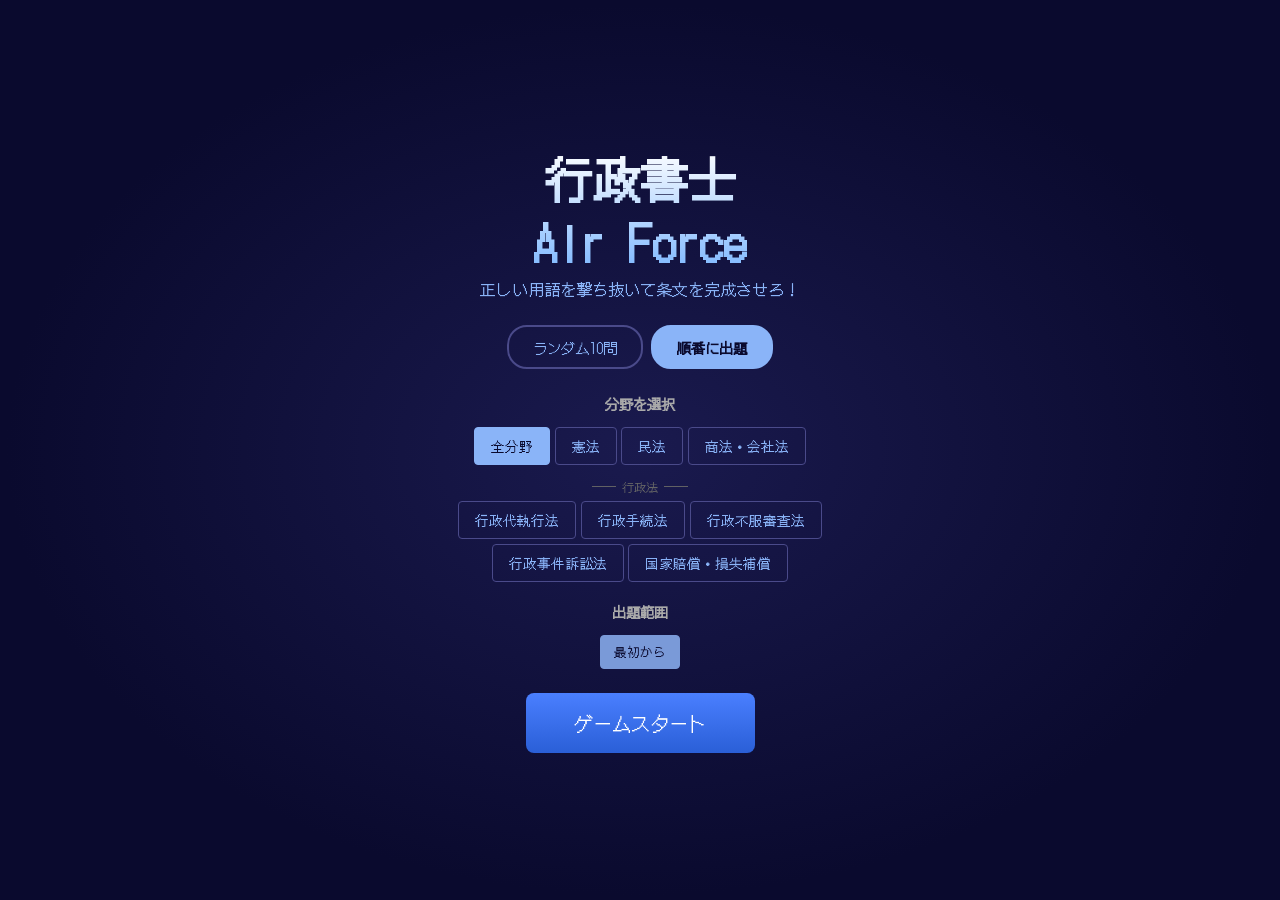
==== index.html @ 7e49fa38 "キャッシュバスター v=31→v=32 に更新（マージ修正の反映用） Co-Authored-By: Claude Opus 4.6 <noreply@anthropic.com>" ====
<!DOCTYPE html>
<html lang="ja">
<head>
    <meta charset="UTF-8">
    <meta name="viewport" content="width=device-width, initial-scale=1.0, user-scalable=no">
    <meta http-equiv="Cache-Control" content="no-cache, no-store, must-revalidate">
    <meta http-equiv="Pragma" content="no-cache">
    <meta http-equiv="Expires" content="0">
    <title>行政書士 Air Force</title>
    <link rel="preconnect" href="https://fonts.googleapis.com">
    <link rel="preconnect" href="https://fonts.gstatic.com" crossorigin>
    <link href="https://fonts.googleapis.com/css2?family=DotGothic16&display=swap" rel="stylesheet">
    <link rel="stylesheet" href="style.css?v=32">
</head>
<body>
    <div id="game-container">
        <div id="title-screen">
            <h1>行政書士<br>Air Force</h1>
            <p class="subtitle">正しい用語を撃ち抜いて条文を完成させろ！</p>


            <div id="mode-select">
                <button class="mode-btn" data-mode="random">ランダム10問</button>
                <button class="mode-btn selected" data-mode="sequential">順番に出題</button>
            </div>

            <div id="difficulty-select" class="hidden">
                <h3>難易度</h3>
                <div id="difficulty-buttons">
                    <button class="diff-btn selected" data-diff="普通">普通</button>
                    <button class="diff-btn" data-diff="難">難</button>
                    <button class="diff-btn" data-diff="激ムズ">激ムズ</button>
                </div>
            </div>

            <div id="category-select">
                <h3>分野を選択</h3>
                <div id="category-buttons"></div>
            </div>

            <div id="section-select">
                <h3>出題範囲</h3>
                <div id="section-buttons"></div>
            </div>

            <button id="start-btn">ゲームスタート</button>
        </div>

        <div id="game-screen" class="hidden">
            <canvas id="game-canvas"></canvas>
            <div id="question-area">
                <div id="question-text"></div>
            </div>
            <div id="hud">
                <div id="score-display">SCORE: <span id="score">0</span></div>
                <div id="timer-display"><span id="timer">0:00</span></div>
                <div id="life-display">HP: <span id="lives"></span></div>
                <div id="question-num">Q.<span id="q-current">1</span>/<span id="q-total">10</span></div>
                <button id="home-btn">✕</button>
            </div>
        </div>

        <div id="result-screen" class="hidden">
            <div id="result-top">
                <h2 id="result-title"></h2>
                <div id="result-top-content">
                    <div id="result-score"></div>
                    <div id="result-ranking" class="hidden"></div>
                </div>
                <div id="result-buttons">
                    <button id="retry-btn">もう一度プレイ</button>
                    <button id="back-btn">タイトルに戻る</button>
                </div>
            </div>
            <div id="result-bottom">
                <div id="result-detail"></div>
            </div>
        </div>
    </div>

    <script>
    // SW完全削除: 登録済みのSWを解除してキャッシュも全削除
    if ('serviceWorker' in navigator) {
        navigator.serviceWorker.getRegistrations().then(regs => {
            regs.forEach(r => r.unregister());
        });
        if ('caches' in window) {
            caches.keys().then(keys => keys.forEach(k => caches.delete(k)));
        }
    }
    </script>
    <script src="questions.js?v=32"></script>
    <script src="custom_loader.js?v=32"></script>
    <script src="game.js?v=32"></script>
</body>
</html>
---- style.css ----
* {
    margin: 0;
    padding: 0;
    box-sizing: border-box;
}

body {
    background: #0a0a2e;
    color: #fff;
    font-family: 'DotGothic16', 'Hiragino Kaku Gothic ProN', 'Noto Sans JP', sans-serif;
    overflow: hidden;
    height: 100vh;
    width: 100vw;
    touch-action: none;
    user-select: none;
}

#game-container {
    width: 100%;
    height: 100vh;
    position: relative;
    overflow: hidden;
}

/* Title Screen */
#title-screen {
    display: flex;
    flex-direction: column;
    align-items: center;
    justify-content: center;
    height: 100vh;
    background: radial-gradient(ellipse at center, #1a1a4e 0%, #0a0a2e 70%);
    overflow-y: auto;
    padding: 1rem 0;
}

#title-screen h1 {
    font-size: 3rem;
    text-align: center;
    background: linear-gradient(180deg, #fff 0%, #7eb8ff 100%);
    -webkit-background-clip: text;
    -webkit-text-fill-color: transparent;
    margin-bottom: 0.3rem;
    line-height: 1.3;
}

.subtitle {
    font-size: 1rem;
    color: #8ab4f8;
    margin-bottom: 1.5rem;
}

/* Mode Select */
#mode-select {
    display: flex;
    gap: 0.5rem;
    margin-bottom: 1.5rem;
}

.mode-btn {
    background: transparent;
    border: 2px solid #4a4a8a;
    color: #8ab4f8;
    padding: 0.6rem 1.5rem;
    border-radius: 20px;
    cursor: pointer;
    font-size: 0.9rem;
    transition: all 0.2s;
    font-family: inherit;
}

.mode-btn:hover {
    border-color: #8ab4f8;
    background: rgba(138, 180, 248, 0.1);
}

.mode-btn.selected {
    background: #8ab4f8;
    color: #0a0a2e;
    border-color: #8ab4f8;
    font-weight: bold;
}

/* Difficulty Select */
#difficulty-select {
    margin-bottom: 1.2rem;
    text-align: center;
}

#difficulty-select h3 {
    margin-bottom: 0.8rem;
    color: #aaa;
    font-size: 0.9rem;
}

#difficulty-buttons {
    display: flex;
    justify-content: center;
    gap: 0.4rem;
}

.diff-btn {
    background: transparent;
    border: 2px solid #4a4a8a;
    color: #8ab4f8;
    padding: 0.5rem 1.2rem;
    border-radius: 20px;
    cursor: pointer;
    font-size: 0.85rem;
    transition: all 0.2s;
    font-family: inherit;
}

.diff-btn:hover {
    border-color: #8ab4f8;
    background: rgba(138, 180, 248, 0.1);
}

.diff-btn.selected {
    font-weight: bold;
}

.diff-btn[data-diff="普通"].selected {
    background: #8ab4f8;
    color: #0a0a2e;
    border-color: #8ab4f8;
}

.diff-btn[data-diff="難"].selected {
    background: #ffa500;
    color: #0a0a2e;
    border-color: #ffa500;
}

.diff-btn[data-diff="激ムズ"].selected {
    background: #ff4444;
    color: #fff;
    border-color: #ff4444;
}

.diff-btn:disabled {
    opacity: 0.3;
    cursor: default;
}

/* Category Select */
#category-select {
    margin-bottom: 1.2rem;
    text-align: center;
}

#category-select h3, #section-select h3 {
    margin-bottom: 0.8rem;
    color: #aaa;
    font-size: 0.9rem;
}

#category-buttons {
    display: flex;
    flex-wrap: wrap;
    justify-content: center;
    gap: 0.3rem;
    max-width: 500px;
}

.category-btn {
    background: transparent;
    border: 1px solid #4a4a8a;
    color: #8ab4f8;
    padding: 0.5rem 1rem;
    border-radius: 4px;
    cursor: pointer;
    font-size: 0.85rem;
    transition: all 0.2s;
    font-family: inherit;
}

.category-btn:hover {
    border-color: #8ab4f8;
    background: rgba(138, 180, 248, 0.1);
}

.category-btn.selected {
    background: #8ab4f8;
    color: #0a0a2e;
    border-color: #8ab4f8;
}

.category-group-label {
    width: 100%;
    font-size: 0.75rem;
    color: #666;
    margin-top: 0.5rem;
    margin-bottom: 0.1rem;
    text-align: center;
}

.category-group-label.custom-group {
    color: #e9967a;
}

.category-btn.custom-category {
    border-color: #6a4a3a;
    color: #e9967a;
}

.category-btn.custom-category:hover {
    border-color: #e9967a;
    background: rgba(233, 150, 122, 0.1);
}

.category-btn.custom-category.selected {
    background: #e9967a;
    color: #0a0a2e;
    border-color: #e9967a;
}

/* Section Select */
#section-select {
    margin-bottom: 1.5rem;
    text-align: center;
}

#section-buttons {
    display: flex;
    flex-wrap: wrap;
    justify-content: center;
    gap: 0.3rem;
    max-width: 500px;
}

.section-btn {
    background: transparent;
    border: 1px solid #3a3a6a;
    color: #7a9ad8;
    padding: 0.4rem 0.8rem;
    border-radius: 4px;
    cursor: pointer;
    font-size: 0.8rem;
    transition: all 0.2s;
    font-family: inherit;
}

.section-btn:hover {
    border-color: #7a9ad8;
    background: rgba(122, 154, 216, 0.1);
}

.section-btn.selected {
    background: #7a9ad8;
    color: #0a0a2e;
    border-color: #7a9ad8;
}

.section-btn.set-cleared {
    border-color: #2a5a2a;
    color: #4caf50;
}

.set-section-hint {
    display: block;
    font-size: 0.65rem;
    opacity: 0.6;
    margin-top: 0.1rem;
}

.set-clear-count {
    display: inline-block;
    background: #4caf50;
    color: #fff;
    font-size: 0.65rem;
    font-weight: bold;
    min-width: 1.2em;
    height: 1.2em;
    line-height: 1.2em;
    border-radius: 50%;
    text-align: center;
    margin-left: 0.3rem;
    vertical-align: middle;
}

.set-best-score {
    display: block;
    font-size: 0.6rem;
    color: #ffd700;
    margin-top: 0.1rem;
}

/* Buttons */
#start-btn, #retry-btn, #back-btn {
    padding: 1rem 3rem;
    font-size: 1.2rem;
    background: linear-gradient(180deg, #4a7fff 0%, #2a5fd7 100%);
    color: #fff;
    border: none;
    border-radius: 8px;
    cursor: pointer;
    transition: transform 0.2s, box-shadow 0.2s;
    font-family: inherit;
}

#start-btn:hover, #retry-btn:hover, #back-btn:hover {
    transform: scale(1.05);
    box-shadow: 0 0 20px rgba(74, 127, 255, 0.5);
}

#retry-btn, #back-btn {
    font-size: 0.8rem;
    padding: 0.5rem 1.2rem;
    margin: 0;
}

#back-btn {
    background: linear-gradient(180deg, #666 0%, #444 100%);
}

/* Game Screen */
#game-screen {
    height: 100vh;
    width: 100%;
    position: relative;
    background: #070720;
    cursor: crosshair;
}

#game-canvas {
    position: absolute;
    top: 0;
    left: 0;
    width: 100%;
    height: 100%;
}

/* HUD - 画面下部に配置 */
#hud {
    position: absolute;
    bottom: 0;
    left: 0;
    right: 0;
    display: flex;
    justify-content: space-between;
    align-items: center;
    padding: 8px 12px;
    background: rgba(0, 0, 0, 0.7);
    font-size: 0.85rem;
    z-index: 10;
    pointer-events: none;
}

#score-display { color: #ffd700; }
#timer-display { color: #aaa; font-size: 0.8rem; }
#life-display { color: #ff6b6b; }
#question-num { color: #8ab4f8; }

#home-btn {
    background: rgba(255, 255, 255, 0.15);
    border: none;
    color: #aaa;
    font-size: 1rem;
    width: 28px;
    height: 28px;
    border-radius: 50%;
    cursor: pointer;
    pointer-events: auto;
    line-height: 28px;
    text-align: center;
    padding: 0;
}

/* 問題エリア - 上部に隙間を空けて単語の出現を見えるようにする */
#question-area {
    position: absolute;
    top: 36px;
    left: 0;
    right: 0;
    padding: 10px 8px;
    background: rgba(10, 10, 40, 0.85);
    border-bottom: 1px solid #2a2a6a;
    z-index: 10;
    pointer-events: none;
    overflow-x: auto;
}

#question-text {
    font-size: 1rem;
    line-height: 1.7;
    text-align: center;
    font-family: 'Hiragino Kaku Gothic ProN', 'Noto Sans JP', sans-serif;
}

.blank {
    display: inline-block;
    min-width: 60px;
    border-bottom: 2px solid #555;
    color: #555;
    text-align: center;
    padding: 0 6px;
    margin: 0 3px;
    font-weight: bold;
    transition: all 0.3s;
}

.blank.active {
    border-bottom-color: #ffd700;
    color: #ffd700;
    animation: activePulse 1.5s ease-in-out infinite;
}

.blank.filled {
    border-bottom-color: #4caf50;
    color: #4caf50;
    animation: fillPulse 0.5s ease;
}

@keyframes activePulse {
    0%, 100% { opacity: 1; }
    50% { opacity: 0.5; }
}

@keyframes fillPulse {
    0% { transform: scale(1); }
    50% { transform: scale(1.15); }
    100% { transform: scale(1); }
}

/* Question Table Format */
.q-table-wrap {
    width: 100%;
    overflow-x: auto;
    -webkit-overflow-scrolling: touch;
    pointer-events: auto;
}

.q-table {
    border-collapse: collapse;
    margin: 0.3rem 0;
    font-size: 0.75rem;
    width: max-content;
    min-width: 100%;
}

.q-table th, .q-table td {
    border: 1px solid #4a4a8a;
    padding: 0.25rem 0.5rem;
    text-align: center;
    white-space: nowrap;
    font-size: 0.7rem;
}

.q-table th {
    background: rgba(74, 127, 255, 0.2);
    color: #8ab4f8;
    font-weight: bold;
    font-size: 0.75rem;
}

.q-table td {
    background: rgba(10, 10, 40, 0.5);
}

.table-blank {
    min-width: 0;
    padding: 0 2px;
    font-size: 0.6rem;
}

.table-filled {
    font-size: 0.6rem;
}

.result-item .q-table {
    font-size: 0.75rem;
    margin: 0.3rem 0;
}

.result-item .q-table th, .result-item .q-table td {
    padding: 0.2rem 0.4rem;
}

.q-table-title {
    font-size: 0.85rem;
    color: #ccc;
    margin-bottom: 0.3rem;
    text-align: center;
}

/* Result Screen */
#result-screen {
    display: flex;
    flex-direction: column;
    height: 100vh;
    background: radial-gradient(ellipse at center, #1a1a4e 0%, #0a0a2e 70%);
    overflow: hidden;
}

#result-top {
    flex: 0 0 auto;
    padding: 0.6rem 0.6rem 0.5rem;
    text-align: center;
    border-bottom: 1px solid #2a2a6a;
    background: rgba(10, 10, 40, 0.8);
}

#result-title {
    font-size: 1.4rem;
    margin-bottom: 0.3rem;
}

#result-top-content {
    display: flex;
    justify-content: center;
    align-items: flex-start;
    gap: 0.6rem;
    margin-bottom: 0.3rem;
}

#result-score {
    font-size: 0.75rem;
    color: #ffd700;
    line-height: 1.5;
    text-align: left;
    flex: 0 1 auto;
}

#result-buttons {
    display: flex;
    justify-content: center;
    gap: 0.5rem;
    margin-top: 0.3rem;
}

#result-bottom {
    flex: 1 1 0;
    min-height: 0;
    overflow-y: auto;
    -webkit-overflow-scrolling: touch;
    padding: 0.5rem;
}

/* Bonus List */
.bonus-list {
    margin-top: 0.3rem;
    padding: 0.3rem;
    border: 1px solid #4a4a2a;
    border-radius: 4px;
    background: rgba(255, 215, 0, 0.05);
}

.bonus-item {
    font-size: 0.7rem;
    color: #ffd700;
    padding: 0.1rem 0;
}

.bonus-value {
    font-weight: bold;
    color: #4caf50;
}

/* Ranking */
#result-ranking {
    flex: 0 1 auto;
    min-width: 0;
}

.ranking-title {
    text-align: center;
    color: #ffd700;
    font-size: 0.8rem;
    margin-bottom: 0.3rem;
}

.ranking-table {
    border: 1px solid #3a3a6a;
    border-radius: 6px;
    overflow: hidden;
}

.ranking-row {
    display: flex;
    align-items: center;
    padding: 0.15rem 0.3rem;
    border-bottom: 1px solid #2a2a4a;
    font-size: 0.65rem;
    gap: 0.3rem;
    white-space: nowrap;
}

.ranking-row:last-child {
    border-bottom: none;
}

.ranking-row.ranking-current {
    background: rgba(255, 215, 0, 0.1);
}

.ranking-medal {
    width: 1.6rem;
    text-align: center;
    font-weight: bold;
    font-size: 0.65rem;
}

.ranking-medal.rank-1 {
    color: #ffd700;
}

.ranking-medal.rank-2 {
    color: #c0c0c0;
}

.ranking-medal.rank-3 {
    color: #cd7f32;
}

.ranking-score {
    color: #ffd700;
    font-weight: bold;
    font-size: 0.65rem;
    text-align: right;
}

.ranking-time {
    color: #8ab4f8;
    font-size: 0.65rem;
    text-align: center;
}

.ranking-combo {
    color: #4caf50;
    font-size: 0.65rem;
    text-align: center;
}

.ranking-date {
    color: #666;
    font-size: 0.6rem;
    text-align: right;
}

/* Result Detail */
#result-detail {
    text-align: center;
    max-width: 700px;
    width: 100%;
    margin: 0 auto;
    padding: 0 0.5rem 2rem;
}

.result-item {
    padding: 0.6rem 0.8rem;
    margin-bottom: 0.5rem;
    border: 1px solid #2a2a6a;
    border-radius: 6px;
    text-align: left;
    font-family: 'Hiragino Kaku Gothic ProN', 'Noto Sans JP', sans-serif;
    font-size: 0.85rem;
    line-height: 1.6;
    background: rgba(10, 10, 40, 0.6);
}

.result-item .result-source {
    font-size: 0.75rem;
    color: #666;
    margin-bottom: 0.2rem;
}

.result-item .result-mark {
    font-weight: bold;
    margin-right: 0.3rem;
}

.result-item.correct {
    border-color: #2a5a2a;
}

.result-item.correct .result-mark {
    color: #4caf50;
}

.result-item.correct .filled-blank {
    color: #4caf50;
    font-weight: bold;
}

.result-item.wrong {
    border-color: #5a2a2a;
}

.result-item.wrong .result-mark {
    color: #ff6b6b;
}

.result-item.wrong .filled-blank {
    color: #ffd700;
    font-weight: bold;
    border-bottom: 1px dashed #ffd700;
}

.result-time {
    float: right;
    font-size: 0.7rem;
    color: #8ab4f8;
}

@media (hover: none) and (pointer: coarse), (max-width: 768px) {
    #game-screen {
        cursor: default;
    }
}

.hidden {
    display: none !important;
}

.screen-shake {
    animation: shake 0.3s ease;
}

@keyframes shake {
    0%, 100% { transform: translateX(0); }
    25% { transform: translateX(-5px); }
    75% { transform: translateX(5px); }
}
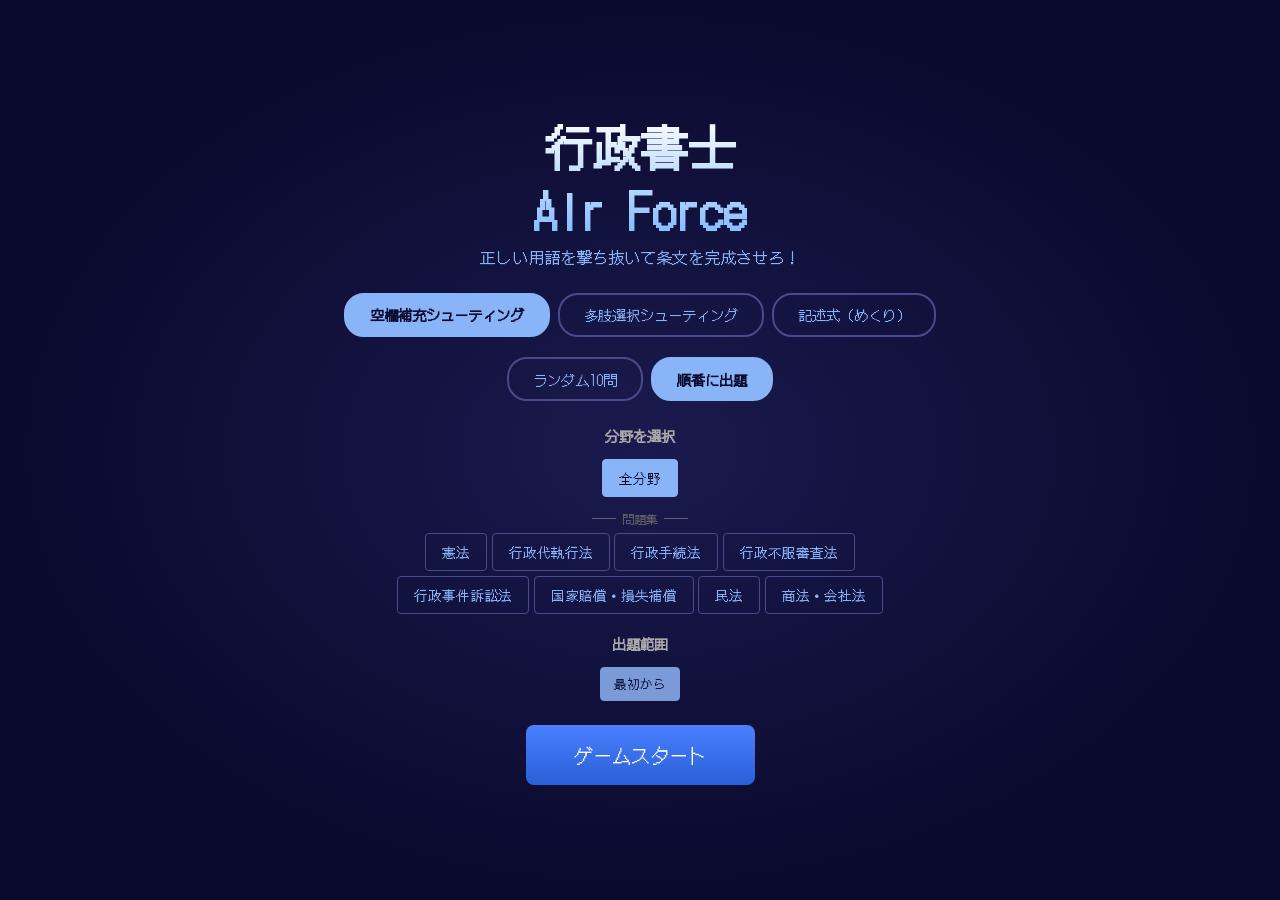
==== commit 8e0cc391: "feat: 記述式モード・多肢選択モードのUI統合および問題データの追加" ====
--- a/index.html
+++ b/index.html
@@ -10,7 +10,7 @@
     <link rel="preconnect" href="https://fonts.googleapis.com">
     <link rel="preconnect" href="https://fonts.gstatic.com" crossorigin>
     <link href="https://fonts.googleapis.com/css2?family=DotGothic16&display=swap" rel="stylesheet">
-    <link rel="stylesheet" href="style.css?v=32">
+    <link rel="stylesheet" href="style2.css">
 </head>
 <body>
     <div id="game-container">
@@ -18,6 +18,12 @@
             <h1>行政書士<br>Air Force</h1>
             <p class="subtitle">正しい用語を撃ち抜いて条文を完成させろ！</p>
 
+
+            <div id="game-type-select" style="margin-bottom: 20px;">
+                <button class="type-btn selected" data-type="fill-in">空欄補充シューティング</button>
+                <button class="type-btn" data-type="multi-choice">多肢選択シューティング</button>
+                <button class="type-btn" data-type="descriptive">記述式（めくり）</button>
+            </div>
 
             <div id="mode-select">
                 <button class="mode-btn" data-mode="random">ランダム10問</button>
@@ -79,7 +85,6 @@
     </div>
 
     <script>
-    // SW完全削除: 登録済みのSWを解除してキャッシュも全削除
     if ('serviceWorker' in navigator) {
         navigator.serviceWorker.getRegistrations().then(regs => {
             regs.forEach(r => r.unregister());
@@ -89,8 +94,9 @@
         }
     }
     </script>
-    <script src="questions.js?v=32"></script>
-    <script src="custom_loader.js?v=32"></script>
-    <script src="game.js?v=32"></script>
+    <script src="questions2.js?v=20260617b"></script>
+    <script src="kijutsushiki_data.js"></script>
+    <script src="loader2.js?v=20260617b"></script>
+    <script src="game2.js?v=20260617b"></script>
 </body>
 </html>
--- a/style2.css
+++ b/style2.css
@@ -0,0 +1,763 @@
+* {
+    margin: 0;
+    padding: 0;
+    box-sizing: border-box;
+}
+
+body {
+    background: #0a0a2e;
+    color: #fff;
+    font-family: 'DotGothic16', 'Hiragino Kaku Gothic ProN', 'Noto Sans JP', sans-serif;
+    overflow: hidden;
+    height: 100vh;
+    width: 100vw;
+    touch-action: none;
+    user-select: none;
+}
+
+#game-container {
+    width: 100%;
+    height: 100vh;
+    position: relative;
+    overflow: hidden;
+}
+
+/* Title Screen */
+#title-screen {
+    display: flex;
+    flex-direction: column;
+    align-items: center;
+    justify-content: center;
+    height: 100vh;
+    background: radial-gradient(ellipse at center, #1a1a4e 0%, #0a0a2e 70%);
+    overflow-y: auto;
+    padding: 1rem 0;
+}
+
+#title-screen h1 {
+    font-size: 3rem;
+    text-align: center;
+    background: linear-gradient(180deg, #fff 0%, #7eb8ff 100%);
+    -webkit-background-clip: text;
+    -webkit-text-fill-color: transparent;
+    margin-bottom: 0.3rem;
+    line-height: 1.3;
+}
+
+.subtitle {
+    font-size: 1rem;
+    color: #8ab4f8;
+    margin-bottom: 1.5rem;
+}
+
+/* Mode Select */
+#mode-select {
+    display: flex;
+    gap: 0.5rem;
+    margin-bottom: 1.5rem;
+}
+
+#game-type-select {
+    display: flex;
+    gap: 0.5rem;
+    margin-bottom: 1.5rem;
+    justify-content: center;
+    flex-wrap: wrap;
+}
+
+.mode-btn, .type-btn {
+    background: transparent;
+    border: 2px solid #4a4a8a;
+    color: #8ab4f8;
+    padding: 0.6rem 1.5rem;
+    border-radius: 20px;
+    cursor: pointer;
+    font-size: 0.9rem;
+    transition: all 0.2s;
+    font-family: inherit;
+}
+
+.mode-btn:hover, .type-btn:hover {
+    border-color: #8ab4f8;
+    background: rgba(138, 180, 248, 0.1);
+}
+
+.mode-btn.selected, .type-btn.selected {
+    background: #8ab4f8;
+    color: #0a0a2e;
+    border-color: #8ab4f8;
+    font-weight: bold;
+}
+
+/* Difficulty Select */
+#difficulty-select {
+    margin-bottom: 1.2rem;
+    text-align: center;
+}
+
+#difficulty-select h3 {
+    margin-bottom: 0.8rem;
+    color: #aaa;
+    font-size: 0.9rem;
+}
+
+#difficulty-buttons {
+    display: flex;
+    justify-content: center;
+    gap: 0.4rem;
+}
+
+.diff-btn {
+    background: transparent;
+    border: 2px solid #4a4a8a;
+    color: #8ab4f8;
+    padding: 0.5rem 1.2rem;
+    border-radius: 20px;
+    cursor: pointer;
+    font-size: 0.85rem;
+    transition: all 0.2s;
+    font-family: inherit;
+}
+
+.diff-btn:hover {
+    border-color: #8ab4f8;
+    background: rgba(138, 180, 248, 0.1);
+}
+
+.diff-btn.selected {
+    font-weight: bold;
+}
+
+.diff-btn[data-diff="普通"].selected {
+    background: #8ab4f8;
+    color: #0a0a2e;
+    border-color: #8ab4f8;
+}
+
+.diff-btn[data-diff="難"].selected {
+    background: #ffa500;
+    color: #0a0a2e;
+    border-color: #ffa500;
+}
+
+.diff-btn[data-diff="激ムズ"].selected {
+    background: #ff4444;
+    color: #fff;
+    border-color: #ff4444;
+}
+
+.diff-btn:disabled {
+    opacity: 0.3;
+    cursor: default;
+}
+
+/* Category Select */
+#category-select {
+    margin-bottom: 1.2rem;
+    text-align: center;
+}
+
+#category-select h3, #section-select h3 {
+    margin-bottom: 0.8rem;
+    color: #aaa;
+    font-size: 0.9rem;
+}
+
+#category-buttons {
+    display: flex;
+    flex-wrap: wrap;
+    justify-content: center;
+    gap: 0.3rem;
+    max-width: 500px;
+}
+
+.category-btn {
+    background: transparent;
+    border: 1px solid #4a4a8a;
+    color: #8ab4f8;
+    padding: 0.5rem 1rem;
+    border-radius: 4px;
+    cursor: pointer;
+    font-size: 0.85rem;
+    transition: all 0.2s;
+    font-family: inherit;
+}
+
+.category-btn:hover {
+    border-color: #8ab4f8;
+    background: rgba(138, 180, 248, 0.1);
+}
+
+.category-btn.selected {
+    background: #8ab4f8;
+    color: #0a0a2e;
+    border-color: #8ab4f8;
+}
+
+.category-group-label {
+    width: 100%;
+    font-size: 0.75rem;
+    color: #666;
+    margin-top: 0.5rem;
+    margin-bottom: 0.1rem;
+    text-align: center;
+}
+
+.category-group-label.custom-group {
+    color: #e9967a;
+}
+
+.category-btn.custom-category {
+    border-color: #6a4a3a;
+    color: #e9967a;
+}
+
+.category-btn.custom-category:hover {
+    border-color: #e9967a;
+    background: rgba(233, 150, 122, 0.1);
+}
+
+.category-btn.custom-category.selected {
+    background: #e9967a;
+    color: #0a0a2e;
+    border-color: #e9967a;
+}
+
+/* Section Select */
+#section-select {
+    margin-bottom: 1.5rem;
+    text-align: center;
+}
+
+#section-buttons {
+    display: flex;
+    flex-wrap: wrap;
+    justify-content: center;
+    gap: 0.3rem;
+    max-width: 500px;
+}
+
+.section-btn {
+    background: transparent;
+    border: 1px solid #3a3a6a;
+    color: #7a9ad8;
+    padding: 0.4rem 0.8rem;
+    border-radius: 4px;
+    cursor: pointer;
+    font-size: 0.8rem;
+    transition: all 0.2s;
+    font-family: inherit;
+}
+
+.section-btn:hover {
+    border-color: #7a9ad8;
+    background: rgba(122, 154, 216, 0.1);
+}
+
+.section-btn.selected {
+    background: #7a9ad8;
+    color: #0a0a2e;
+    border-color: #7a9ad8;
+}
+
+.section-btn.set-cleared {
+    border-color: #2a5a2a;
+    color: #4caf50;
+}
+
+.set-section-hint {
+    display: block;
+    font-size: 0.65rem;
+    opacity: 0.6;
+    margin-top: 0.1rem;
+}
+
+.set-sub-sections {
+    display: block;
+    font-size: 0.55rem;
+    opacity: 0.5;
+    margin-top: 0.15rem;
+    line-height: 1.3;
+}
+
+.set-clear-count {
+    display: inline-block;
+    background: #4caf50;
+    color: #fff;
+    font-size: 0.65rem;
+    font-weight: bold;
+    min-width: 1.2em;
+    height: 1.2em;
+    line-height: 1.2em;
+    border-radius: 50%;
+    text-align: center;
+    margin-left: 0.3rem;
+    vertical-align: middle;
+}
+
+.set-best-score {
+    display: block;
+    font-size: 0.6rem;
+    color: #ffd700;
+    margin-top: 0.1rem;
+}
+
+/* Buttons */
+#start-btn, #retry-btn, #back-btn {
+    padding: 1rem 3rem;
+    font-size: 1.2rem;
+    background: linear-gradient(180deg, #4a7fff 0%, #2a5fd7 100%);
+    color: #fff;
+    border: none;
+    border-radius: 8px;
+    cursor: pointer;
+    transition: transform 0.2s, box-shadow 0.2s;
+    font-family: inherit;
+}
+
+#start-btn:hover, #retry-btn:hover, #back-btn:hover {
+    transform: scale(1.05);
+    box-shadow: 0 0 20px rgba(74, 127, 255, 0.5);
+}
+
+#retry-btn, #back-btn {
+    font-size: 0.8rem;
+    padding: 0.5rem 1.2rem;
+    margin: 0;
+}
+
+#back-btn {
+    background: linear-gradient(180deg, #666 0%, #444 100%);
+}
+
+/* Game Screen */
+#game-screen {
+    height: 100vh;
+    width: 100%;
+    position: relative;
+    background: #070720;
+    cursor: crosshair;
+}
+
+#game-canvas {
+    position: absolute;
+    top: 0;
+    left: 0;
+    width: 100%;
+    height: 100%;
+}
+
+/* HUD - 画面下部に配置 */
+#hud {
+    position: absolute;
+    bottom: 0;
+    left: 0;
+    right: 0;
+    display: flex;
+    justify-content: space-between;
+    align-items: center;
+    padding: 8px 12px;
+    background: rgba(0, 0, 0, 0.7);
+    font-size: 0.85rem;
+    z-index: 10;
+    pointer-events: none;
+}
+
+#score-display { color: #ffd700; }
+#timer-display { color: #aaa; font-size: 0.8rem; }
+#life-display { color: #ff6b6b; }
+#question-num { color: #8ab4f8; }
+
+#home-btn {
+    background: rgba(255, 255, 255, 0.15);
+    border: none;
+    color: #aaa;
+    font-size: 1rem;
+    width: 28px;
+    height: 28px;
+    border-radius: 50%;
+    cursor: pointer;
+    pointer-events: auto;
+    line-height: 28px;
+    text-align: center;
+    padding: 0;
+}
+
+/* 問題エリア - 上部に隙間を空けて単語の出現を見えるようにする */
+#question-area {
+    position: absolute;
+    top: 36px;
+    left: 0;
+    right: 0;
+    padding: 10px 8px;
+    background: rgba(10, 10, 40, 0.85);
+    border-bottom: 1px solid #2a2a6a;
+    z-index: 10;
+    pointer-events: none;
+    overflow-x: auto;
+    max-height: 40vh;
+    overflow-y: auto;
+}
+
+#question-area.scrollable {
+    pointer-events: auto;
+}
+
+#question-area.takushi {
+    max-height: 20vh;
+}
+
+#question-text {
+    font-size: 1rem;
+    line-height: 1.7;
+    text-align: center;
+    font-family: 'Hiragino Kaku Gothic ProN', 'Noto Sans JP', sans-serif;
+}
+
+.blank {
+    display: inline-block;
+    min-width: 60px;
+    border-bottom: 2px solid #555;
+    color: #555;
+    text-align: center;
+    padding: 0 6px;
+    margin: 0 3px;
+    font-weight: bold;
+    transition: all 0.3s;
+}
+
+.blank.active {
+    border-bottom-color: #ffd700;
+    color: #ffd700;
+}
+
+.blank.filled {
+    border-bottom-color: #4caf50;
+    color: #4caf50;
+    animation: fillPulse 0.5s ease;
+}
+
+@keyframes activePulse {
+    0%, 100% { opacity: 1; }
+    50% { opacity: 0.5; }
+}
+
+@keyframes fillPulse {
+    0% { transform: scale(1); }
+    50% { transform: scale(1.15); }
+    100% { transform: scale(1); }
+}
+
+/* Question Table Format */
+.q-table-wrap {
+    width: 100%;
+    overflow-x: auto;
+    -webkit-overflow-scrolling: touch;
+    pointer-events: auto;
+}
+
+.q-table {
+    border-collapse: collapse;
+    margin: 0.3rem 0;
+    font-size: 0.75rem;
+    width: max-content;
+    min-width: 100%;
+}
+
+.q-table th, .q-table td {
+    border: 1px solid #4a4a8a;
+    padding: 0.25rem 0.5rem;
+    text-align: center;
+    white-space: nowrap;
+    font-size: 0.7rem;
+}
+
+.q-table th {
+    background: rgba(74, 127, 255, 0.2);
+    color: #8ab4f8;
+    font-weight: bold;
+    font-size: 0.75rem;
+}
+
+.q-table td {
+    background: rgba(10, 10, 40, 0.5);
+}
+
+.table-blank {
+    min-width: 0;
+    padding: 0 2px;
+    font-size: 0.6rem;
+    border-bottom: none;
+    color: transparent;
+}
+
+.table-blank.filled {
+    color: #4caf50;
+}
+
+.q-table td:has(.blank.active) {
+    border-bottom: 2px solid #ffd700;
+}
+
+.q-table td:has(.blank.filled) {
+    border-bottom: 2px solid #4caf50;
+}
+
+.table-filled {
+    font-size: 0.6rem;
+}
+
+.result-item .q-table {
+    font-size: 0.75rem;
+    margin: 0.3rem 0;
+}
+
+.result-item .q-table th, .result-item .q-table td {
+    padding: 0.2rem 0.4rem;
+}
+
+.q-table-title {
+    font-size: 0.85rem;
+    color: #ccc;
+    margin-bottom: 0.3rem;
+    text-align: center;
+}
+
+/* Result Screen */
+#result-screen {
+    display: flex;
+    flex-direction: column;
+    height: 100vh;
+    background: radial-gradient(ellipse at center, #1a1a4e 0%, #0a0a2e 70%);
+    overflow: hidden;
+}
+
+#result-top {
+    flex: 0 0 auto;
+    padding: 0.6rem 0.6rem 0.5rem;
+    text-align: center;
+    border-bottom: 1px solid #2a2a6a;
+    background: rgba(10, 10, 40, 0.8);
+}
+
+#result-title {
+    font-size: 1.4rem;
+    margin-bottom: 0.3rem;
+}
+
+#result-top-content {
+    display: flex;
+    justify-content: center;
+    align-items: flex-start;
+    gap: 0.6rem;
+    margin-bottom: 0.3rem;
+}
+
+#result-score {
+    font-size: 0.75rem;
+    color: #ffd700;
+    line-height: 1.5;
+    text-align: left;
+    flex: 0 1 auto;
+}
+
+#result-buttons {
+    display: flex;
+    justify-content: center;
+    gap: 0.5rem;
+    margin-top: 0.3rem;
+}
+
+#result-bottom {
+    flex: 1 1 0;
+    min-height: 0;
+    overflow-y: auto;
+    -webkit-overflow-scrolling: touch;
+    padding: 0.5rem;
+}
+
+/* Bonus List */
+.bonus-list {
+    margin-top: 0.3rem;
+    padding: 0.3rem;
+    border: 1px solid #4a4a2a;
+    border-radius: 4px;
+    background: rgba(255, 215, 0, 0.05);
+}
+
+.bonus-item {
+    font-size: 0.7rem;
+    color: #ffd700;
+    padding: 0.1rem 0;
+}
+
+.bonus-value {
+    font-weight: bold;
+    color: #4caf50;
+}
+
+/* Ranking */
+#result-ranking {
+    flex: 0 1 auto;
+    min-width: 0;
+}
+
+.ranking-title {
+    text-align: center;
+    color: #ffd700;
+    font-size: 0.8rem;
+    margin-bottom: 0.3rem;
+}
+
+.ranking-table {
+    border: 1px solid #3a3a6a;
+    border-radius: 6px;
+    overflow: hidden;
+}
+
+.ranking-row {
+    display: flex;
+    align-items: center;
+    padding: 0.15rem 0.3rem;
+    border-bottom: 1px solid #2a2a4a;
+    font-size: 0.65rem;
+    gap: 0.3rem;
+    white-space: nowrap;
+}
+
+.ranking-row:last-child {
+    border-bottom: none;
+}
+
+.ranking-row.ranking-current {
+    background: rgba(255, 215, 0, 0.1);
+}
+
+.ranking-medal {
+    width: 1.6rem;
+    text-align: center;
+    font-weight: bold;
+    font-size: 0.65rem;
+}
+
+.ranking-medal.rank-1 {
+    color: #ffd700;
+}
+
+.ranking-medal.rank-2 {
+    color: #c0c0c0;
+}
+
+.ranking-medal.rank-3 {
+    color: #cd7f32;
+}
+
+.ranking-score {
+    color: #ffd700;
+    font-weight: bold;
+    font-size: 0.65rem;
+    text-align: right;
+}
+
+.ranking-time {
+    color: #8ab4f8;
+    font-size: 0.65rem;
+    text-align: center;
+}
+
+.ranking-combo {
+    color: #4caf50;
+    font-size: 0.65rem;
+    text-align: center;
+}
+
+.ranking-date {
+    color: #666;
+    font-size: 0.6rem;
+    text-align: right;
+}
+
+/* Result Detail */
+#result-detail {
+    text-align: center;
+    max-width: 700px;
+    width: 100%;
+    margin: 0 auto;
+    padding: 0 0.5rem 2rem;
+}
+
+.result-item {
+    padding: 0.6rem 0.8rem;
+    margin-bottom: 0.5rem;
+    border: 1px solid #2a2a6a;
+    border-radius: 6px;
+    text-align: left;
+    font-family: 'Hiragino Kaku Gothic ProN', 'Noto Sans JP', sans-serif;
+    font-size: 0.85rem;
+    line-height: 1.6;
+    background: rgba(10, 10, 40, 0.6);
+}
+
+.result-item .result-source {
+    font-size: 0.75rem;
+    color: #666;
+    margin-bottom: 0.2rem;
+}
+
+.result-item .result-mark {
+    font-weight: bold;
+    margin-right: 0.3rem;
+}
+
+.result-item.correct {
+    border-color: #2a5a2a;
+}
+
+.result-item.correct .result-mark {
+    color: #4caf50;
+}
+
+.result-item.correct .filled-blank {
+    color: #4caf50;
+    font-weight: bold;
+}
+
+.result-item.wrong {
+    border-color: #5a2a2a;
+}
+
+.result-item.wrong .result-mark {
+    color: #ff6b6b;
+}
+
+.result-item.wrong .filled-blank {
+    color: #ffd700;
+    font-weight: bold;
+    border-bottom: 1px dashed #ffd700;
+}
+
+.result-time {
+    float: right;
+    font-size: 0.7rem;
+    color: #8ab4f8;
+}
+
+@media (hover: none) and (pointer: coarse), (max-width: 768px) {
+    #game-screen {
+        cursor: default;
+    }
+}
+
+.hidden {
+    display: none !important;
+}
+
+.screen-shake {
+    animation: shake 0.3s ease;
+}
+
+@keyframes shake {
+    0%, 100% { transform: translateX(0); }
+    25% { transform: translateX(-5px); }
+    75% { transform: translateX(5px); }
+}
